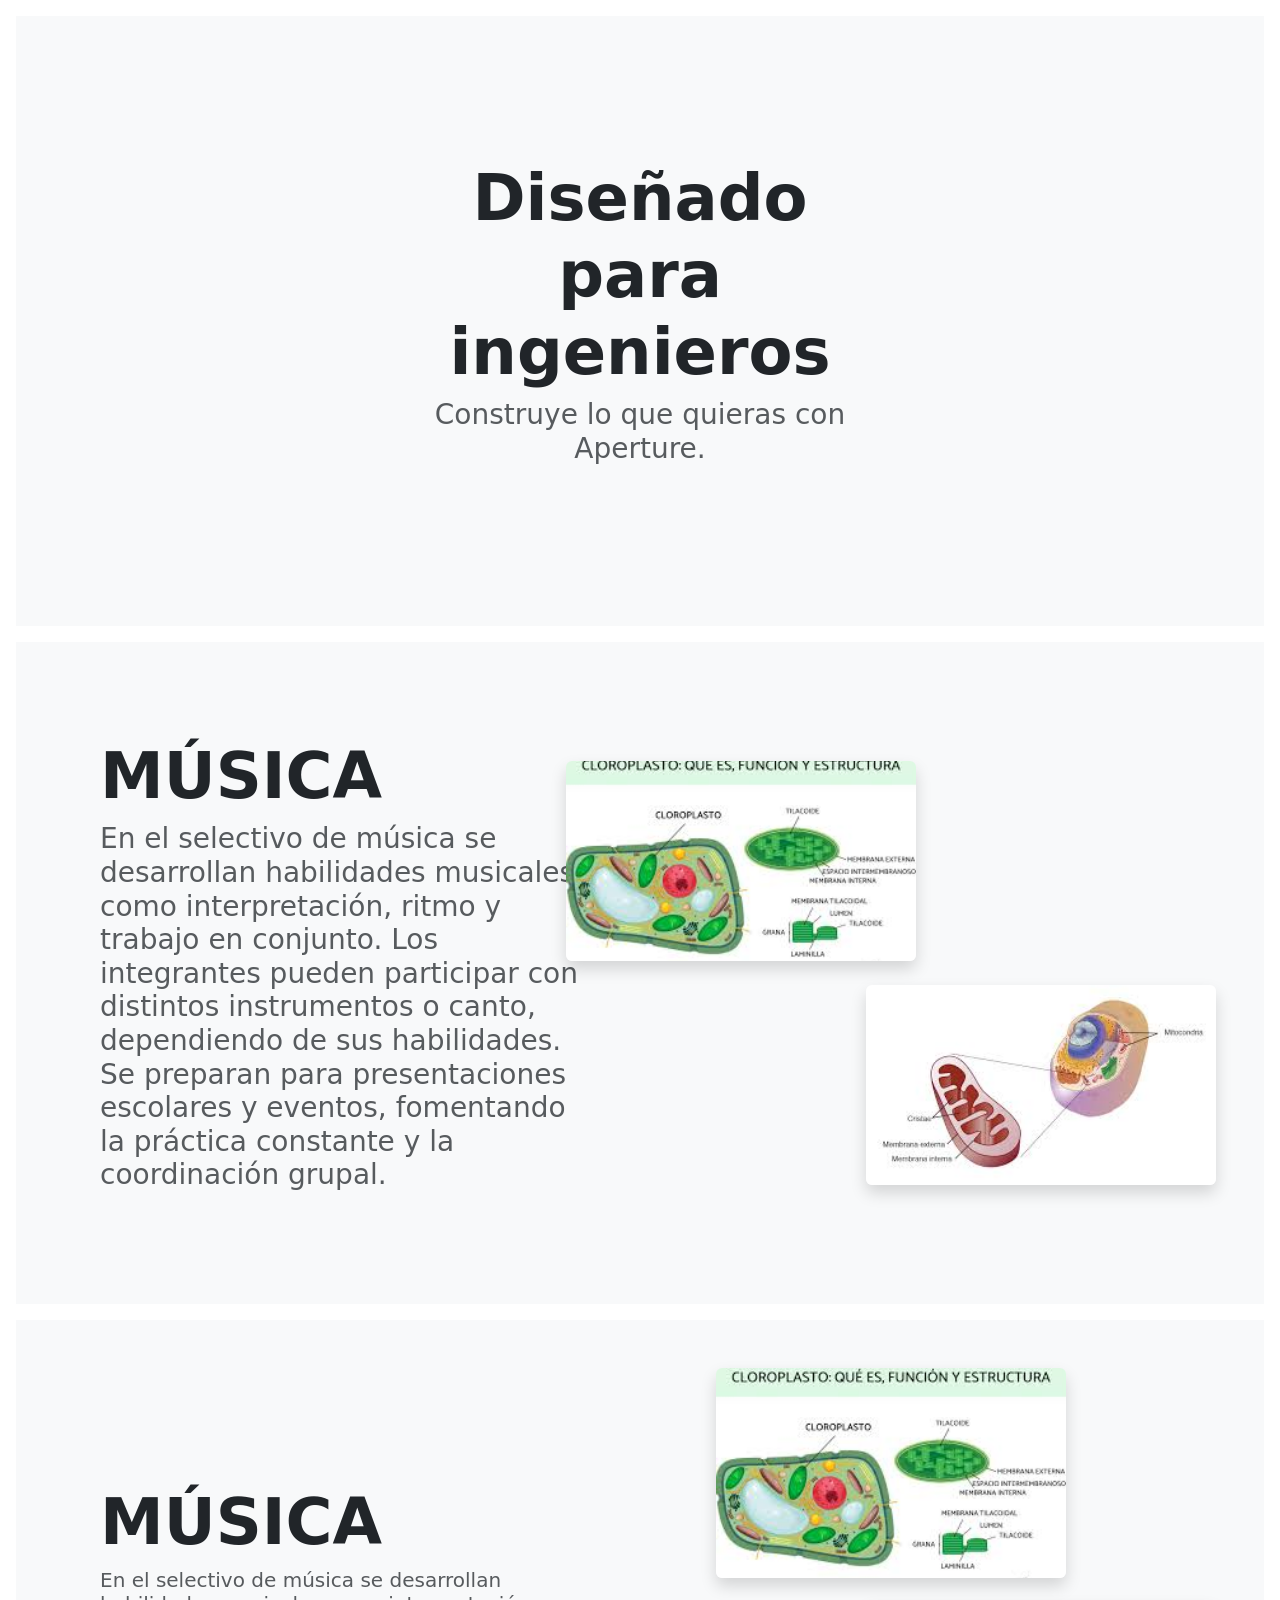
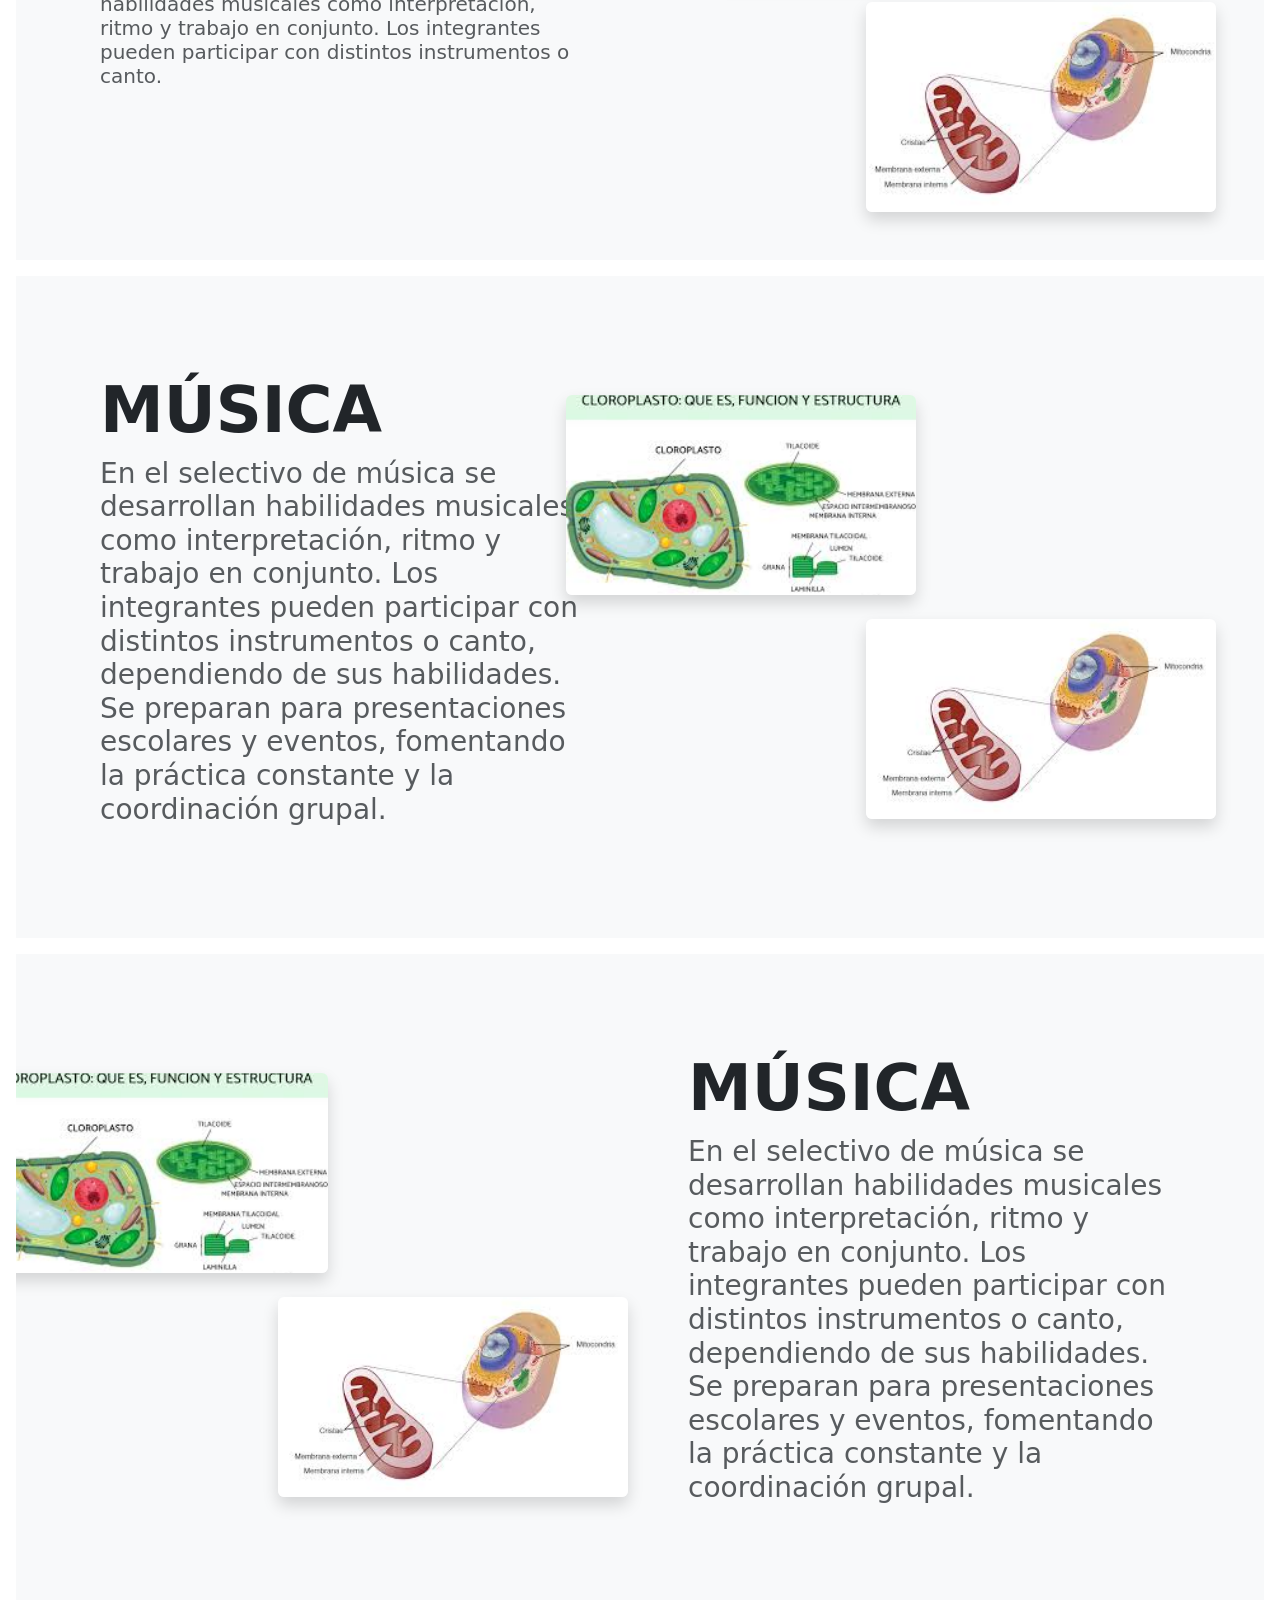
==== index.html @ d6e11f92 "Add files via upload" ====
<!Doctype html>
<html>
    <head>
        <meta charset="utf-8">
        <meta name="viewport" content="width=device-width, initial-scale=1">
        <title>Música.</title>
        
        <link rel="stylesheet" href="CSS/style.css">
        <link rel="stylesheet" href="CSS/bootstrap.css">
        <link rel="stylesheet" href="CSS/bootstrap.min.css">
        <script src="js/bootstrap.bundle.min.js"></script>
        <script src="js/popper.min.js"></script>
        <script src="js/bootstrap.min.js"></script>
    </head>
    <body>
        
        <div class="position-relative overflow-hidden p-3 p-md-5 m-md-3 text-center bg-body-tertiary"> <!--Bootstrap original--> 
            <div class="col-md-6 p-lg-5 mx-auto my-5"> 
                <h1 class="display-3 fw-bold">
                <font dir="auto" style="vertical-align: inherit;">
                    <font dir="auto" style="vertical-align: inherit;">Diseñado para ingenieros</font>
                </font>
                </h1> 
                <h3 class="fw-normal text-muted mb-3">
                    <font dir="auto" style="vertical-align: inherit;">
                        <font dir="auto" style="vertical-align: inherit;">Construye lo que quieras con Aperture.</font>
                    </font>
                </h3>  
            </div>
            <div class="product-device shadow-sm d-none d-md-block"></div> 
            <div class="product-device product-device-2 shadow-sm d-none d-md-block">
            </div> 
        </div>
		
		
        
        
        <div class="position-relative overflow-hidden p-3 p-md-5 m-md-3 text-start bg-body-tertiary">
			<div class="row align-items-center">
			<div class="col-md-6 p-lg-5">
            <h1 class="display-3 fw-bold">
                <div dir="auto" style="vertical-align: inherit;">MÚSICA</div>
            </h1>
            <h3 class="fw-normal text-muted mb-3">
                <div dir="auto" style="vertical-align: inherit;">En el selectivo de música se desarrollan habilidades musicales como interpretación, ritmo y trabajo en conjunto. Los integrantes pueden participar con distintos instrumentos o canto, dependiendo de sus habilidades. Se preparan para presentaciones escolares y eventos, fomentando la práctica constante y la coordinación grupal.</div>
            </h3>
        </div>
       <div class="col-md-6 d-flex flex-column align-items-end gap-4">
    
    <img src="imagenes/cloro.jfif" 
         alt="Descripción 1" 
         style="width: 350px; height: 200px; object-fit: cover; margin-right: 300px" 
         class="shadow rounded">

    <img src="imagenes/mito.jfif"
         alt="Descripción 2" 
         style="width: 350px; height: 200px; object-fit: cover; margin-right: 0px" 
         class="shadow rounded" >
</div>
    </div>
        </div>
       
        
		
		<div class="position-relative overflow-hidden p-3 p-md-5 m-md-3 text-start bg-body-tertiary">
    <div class="row align-items-center">
        
        <div class="col-12 col-md-6 p-lg-5 mb-4 mb-md-0">
            <h1 class="display-3 fw-bold">MÚSICA</h1>
            <h4 class="lead text-muted">
                En el selectivo de música se desarrollan habilidades musicales como interpretación, ritmo y trabajo en conjunto. Los integrantes pueden participar con distintos instrumentos o canto.
            </h4>
        </div>

        <div class="col-12 col-md-6 d-flex flex-column align-items-center align-items-md-end gap-4">
            
            <img src="imagenes/cloro.jfif" 
                 alt="Música 1" 
                 style="width: 100%; max-width: 350px; height: 210px; object-fit: cover; transform: translateX(-150px);" 
                 class="shadow rounded d-none d-md-block">
			<img src="imagenes/mito.jfif"
                 alt="Música 2" 
                 style="width: 100%; max-width: 350px; height: 210px; object-fit: cover;" 
                 class="shadow rounded">
        </div>

    </div>
</div>
		
        
        <div class="position-relative overflow-hidden p-3 p-md-5 m-md-3 text-start bg-body-tertiary">
			<div class="row align-items-center">
			<div class="col-md-6 p-lg-5">
            <h1 class="display-3 fw-bold">
                <div dir="auto" style="vertical-align: inherit;">MÚSICA</div>
            </h1>
            <h3 class="fw-normal text-muted mb-3">
                <div dir="auto" style="vertical-align: inherit;">En el selectivo de música se desarrollan habilidades musicales como interpretación, ritmo y trabajo en conjunto. Los integrantes pueden participar con distintos instrumentos o canto, dependiendo de sus habilidades. Se preparan para presentaciones escolares y eventos, fomentando la práctica constante y la coordinación grupal.</div>
            </h3>
        </div>
       <div class="col-md-6 d-flex flex-column align-items-end gap-4">
    
    <img src="imagenes/cloro.jfif" 
         alt="Descripción 1" 
         style="width: 350px; height: 200px; object-fit: cover; margin-right: 300px" 
         class="shadow rounded">

    <img src="imagenes/mito.jfif"
         alt="Descripción 2" 
         style="width: 350px; height: 200px; object-fit: cover; margin-right: 0px" 
         class="shadow rounded" >
</div>
    </div>
        </div>
	
		
		 <div class="position-relative overflow-hidden p-3 p-md-5 m-md-3 text-start bg-body-tertiary">
			<div class="row align-items-center flex-row-reverse">
			<div class="col-md-6 p-lg-5">
            <h1 class="display-3 fw-bold">
                <div dir="auto" style="vertical-align: inherit;">MÚSICA</div>
            </h1>
            <h3 class="fw-normal text-muted mb-3">
                <div dir="auto" style="vertical-align: inherit;">En el selectivo de música se desarrollan habilidades musicales como interpretación, ritmo y trabajo en conjunto. Los integrantes pueden participar con distintos instrumentos o canto, dependiendo de sus habilidades. Se preparan para presentaciones escolares y eventos, fomentando la práctica constante y la coordinación grupal.</div>
            </h3>
        </div>
       <div class="col-md-6 d-flex flex-column align-items-end gap-4">
    
    <img src="imagenes/cloro.jfif" 
         alt="Descripción 1" 
         style="width: 350px; height: 200px; object-fit: cover; margin-right: 300px" 
         class="shadow rounded">

    <img src="imagenes/mito.jfif"
         alt="Descripción 2" 
         style="width: 350px; height: 200px; object-fit: cover; margin-right: 0px" 
         class="shadow rounded" >
</div>
    </div>
        </div>
		
    </body>
</html>
---- CSS/style.css ----
.morado{
	color:blueviolet;
	font-size: 2em;
	font-family: monospace;
}
.cine{
	color:burlywood;
	font-size: 1;
	font-family:cursive;
}
.libro{
	color:darkseagreen;
	font-size: 1;
	font-family: inherit;
}
.auto{
	color:darksalmon;
	font-size: 1;
	font-family: inherit;
}
.hobbies{
	color:crimson;
	font-size: 2;
	font-family:cursive;
}
.escuela{
	color:cadetblue;
	font-size: 1;
	font-family: sans-serif;
}
.deb1{
    color: blueviolet;
    text-align: center;
    border-style: double;
    border-width: 3px;
    border-color: brown;
}
.deb2{
    color:darkblue;
    text-align: right;
     border-style: outset;
    border-width: 3px;
    border-color:coral;
}
.deb3{
    color:darkcyan;
    text-align: left;
     border-style: inset;
    border-width: 3px;
    border-color:darksalmon;
}
.for1{
    color:darkorange;
    text-align: left;
    border-style: solid;
    border-width: 3px;
    border-color:deepskyblue;
}
.for2{
    color:blue;
    text-align: right;
     border-style: dotted;
    border-width: 3px;
    border-color: cadetblue;
}
.for3{
    color:fuchsia
    text-align: center;
    border-style: dashed;
    border-width: 3px;
    border-color:darkcyan;
}
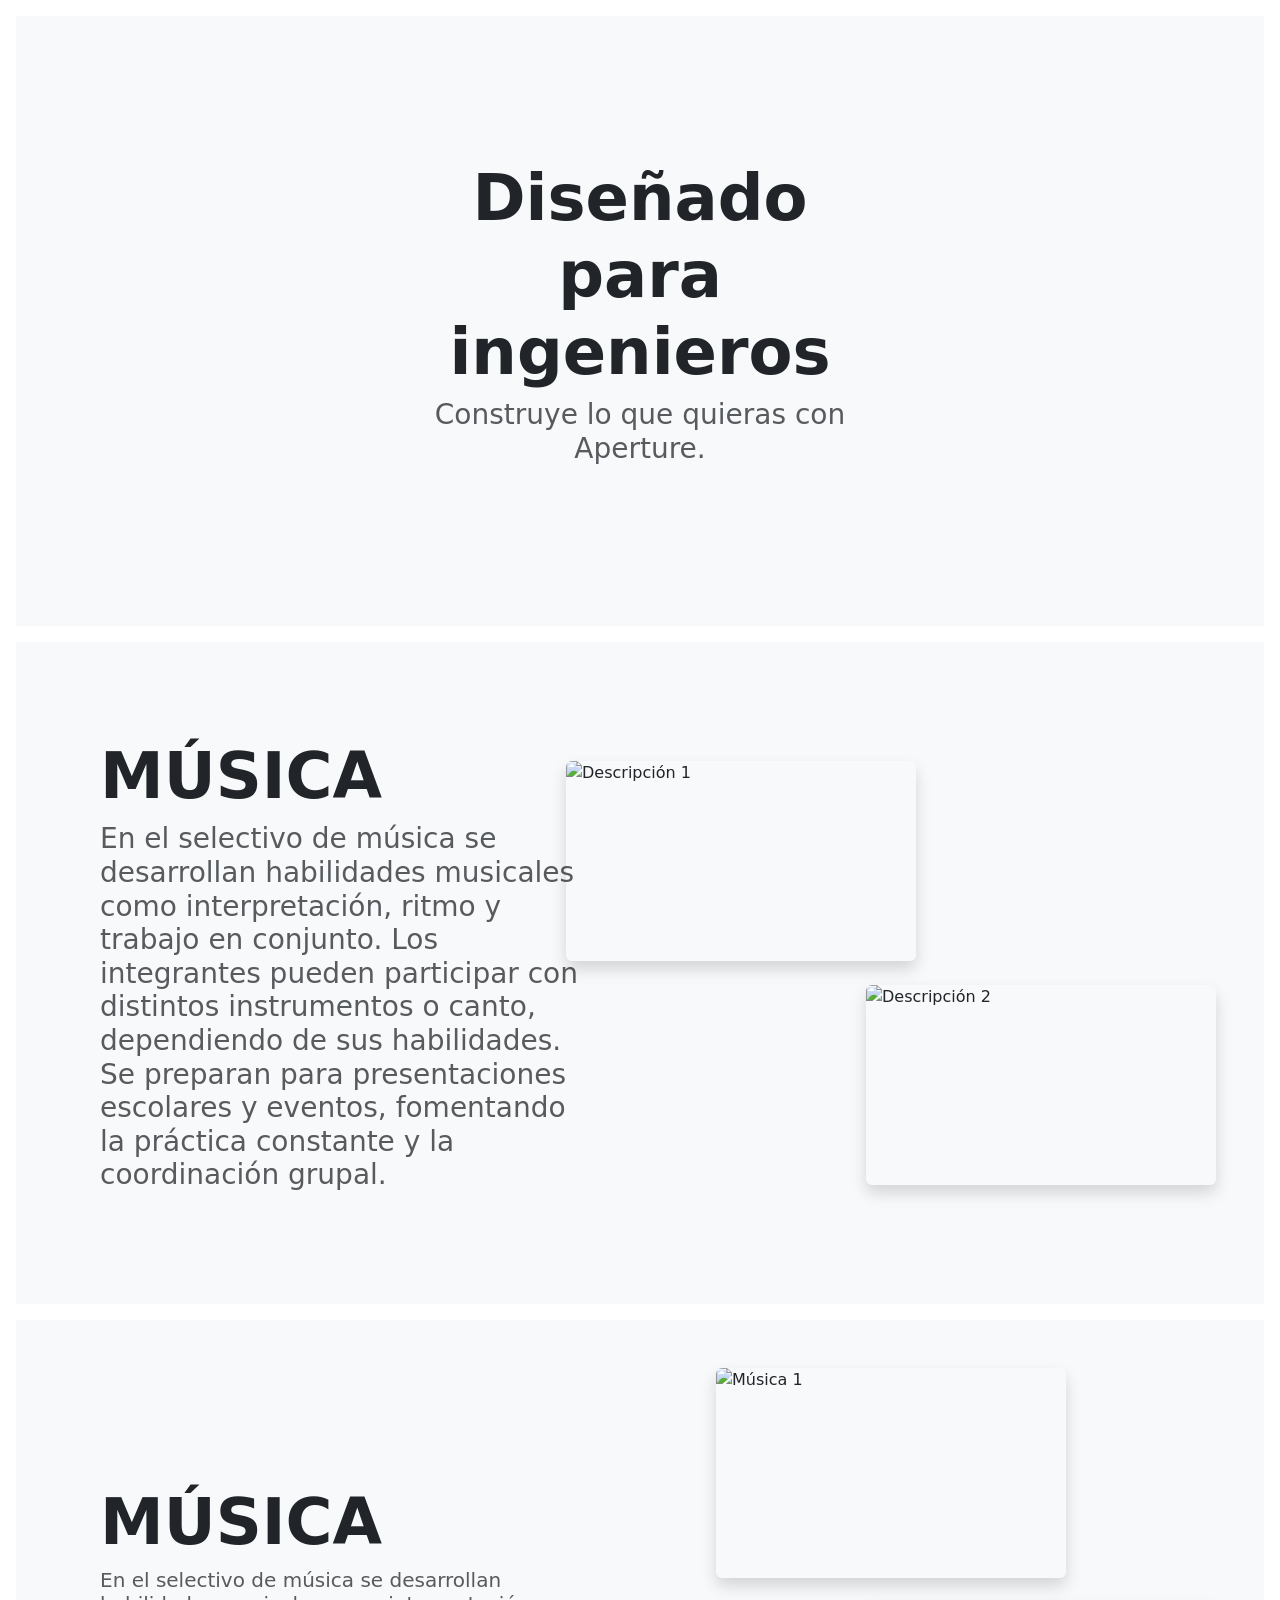
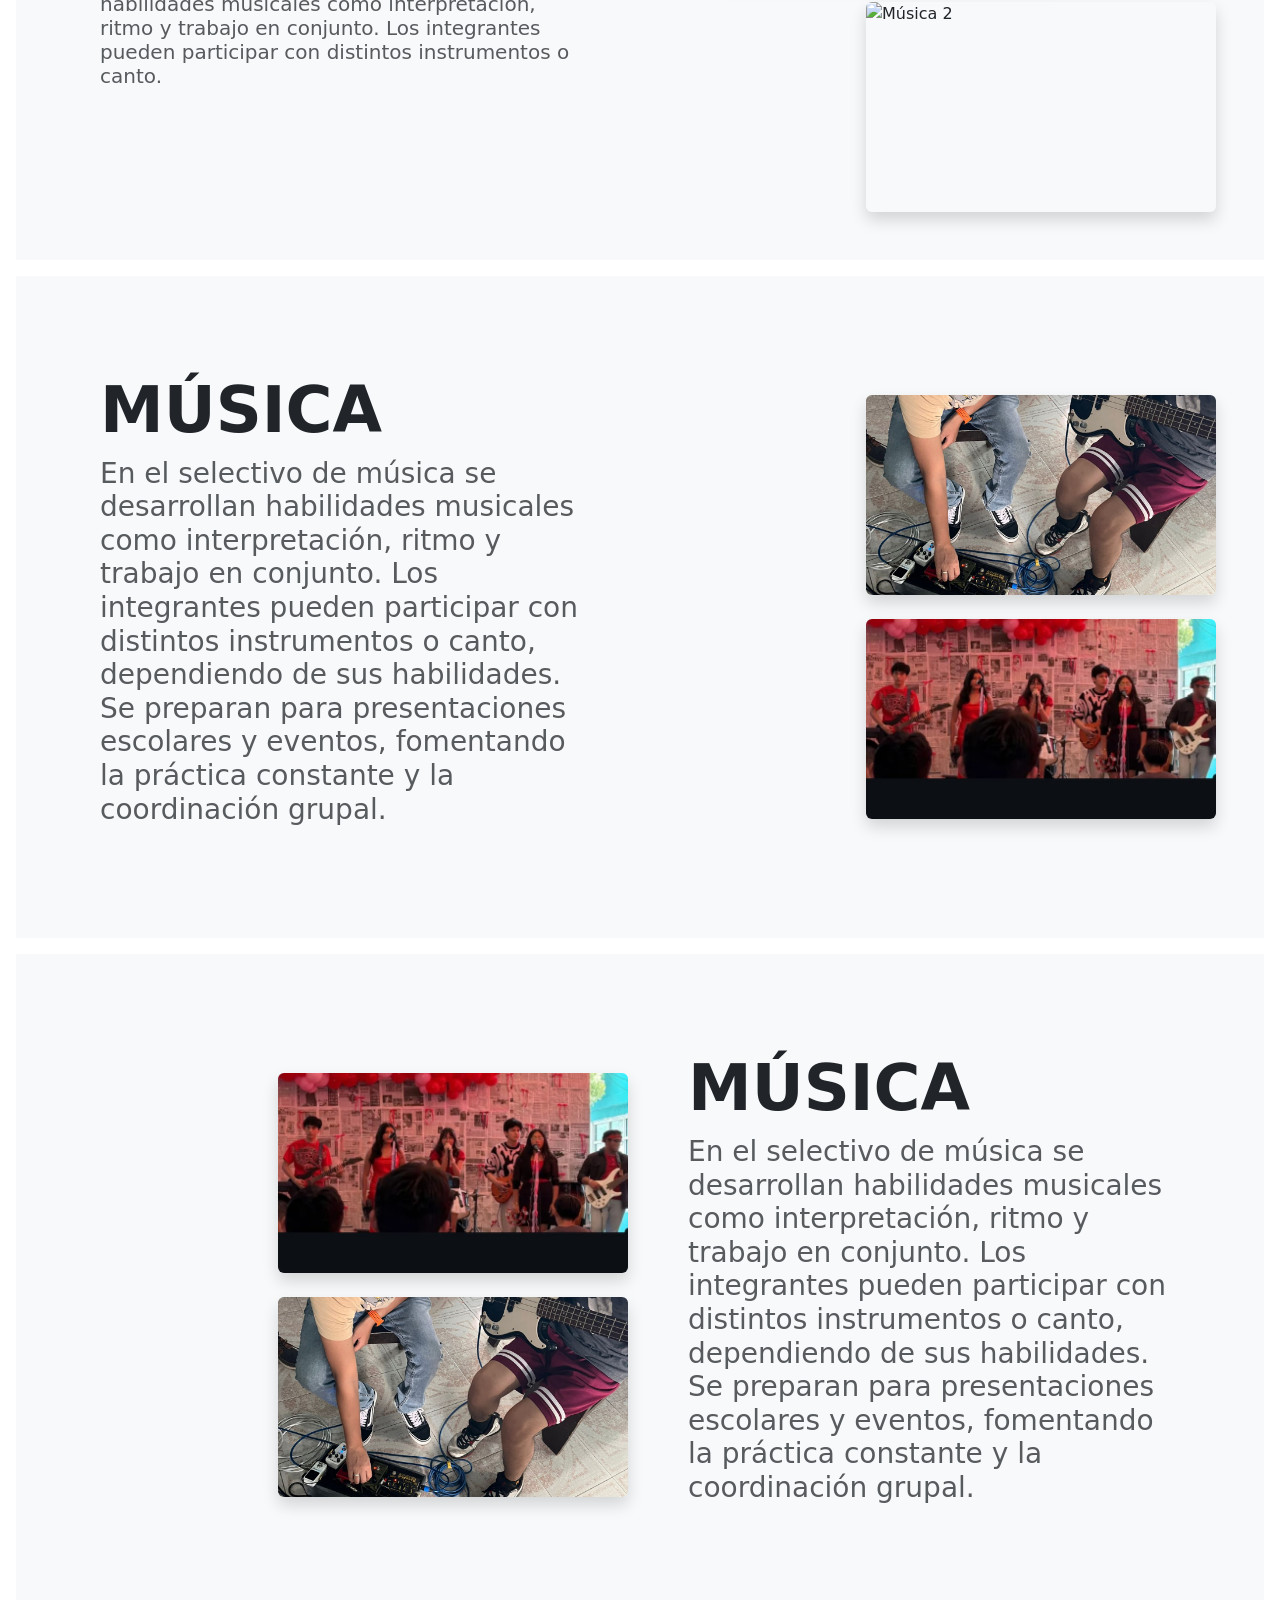
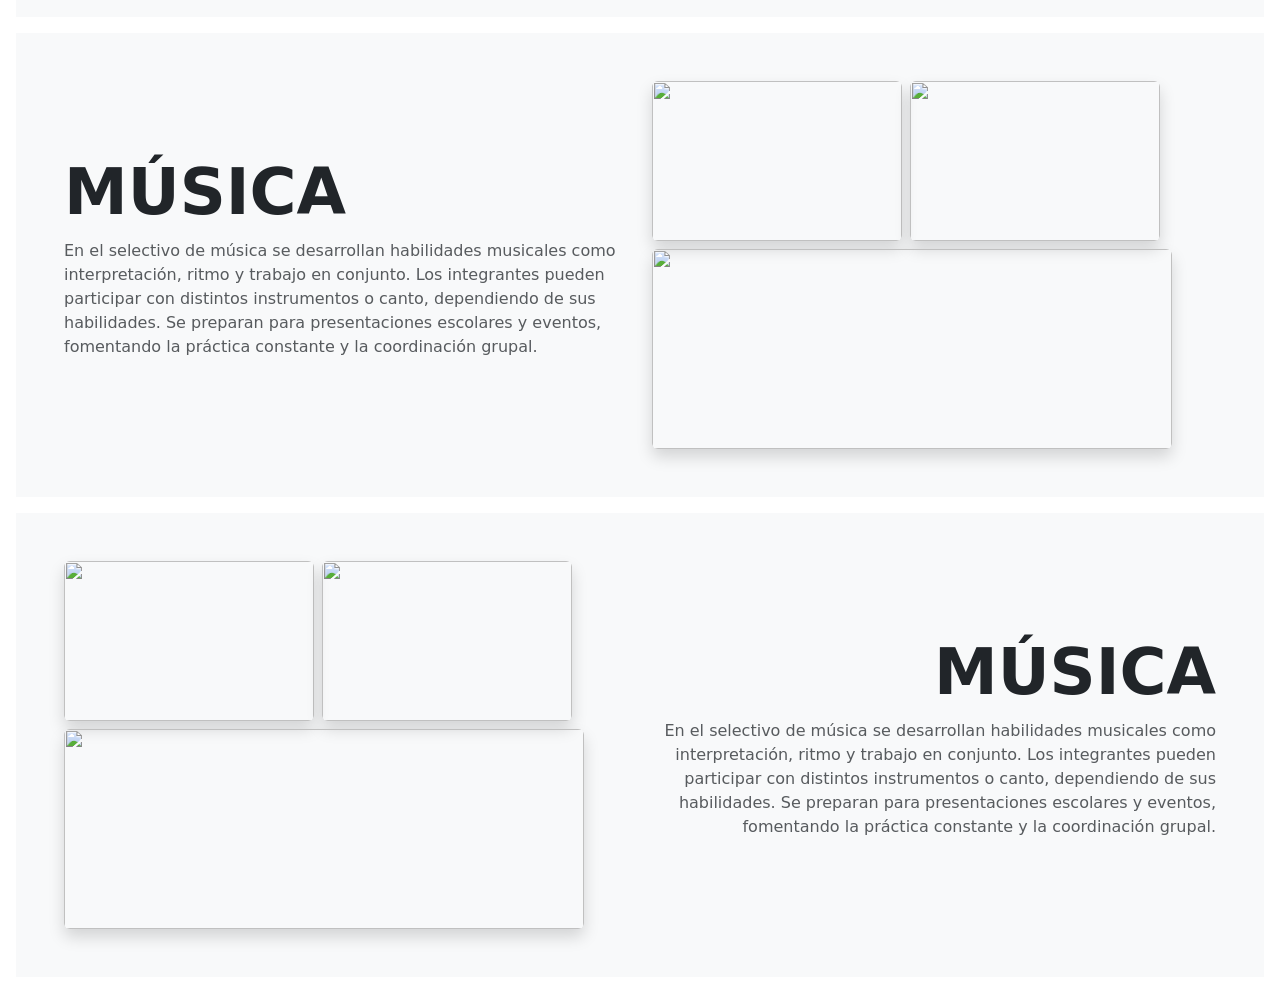
==== commit 46f9607f: "Add files via upload" ====
--- a/index.html
+++ b/index.html
@@ -100,12 +100,12 @@
         </div>
        <div class="col-md-6 d-flex flex-column align-items-end gap-4">
     
-    <img src="imagenes/cloro.jfif" 
+    <img src="imagenes/musi.jpg" 
          alt="Descripción 1" 
-         style="width: 350px; height: 200px; object-fit: cover; margin-right: 300px" 
+         style="width: 350px; height: 200px; object-fit: cover; margin-right: 0px" 
          class="shadow rounded">
 
-    <img src="imagenes/mito.jfif"
+    <img src="imagenes/mus.jpg"
          alt="Descripción 2" 
          style="width: 350px; height: 200px; object-fit: cover; margin-right: 0px" 
          class="shadow rounded" >
@@ -126,12 +126,12 @@
         </div>
        <div class="col-md-6 d-flex flex-column align-items-end gap-4">
     
-    <img src="imagenes/cloro.jfif" 
+    <img src="imagenes/mus.jpg" 
          alt="Descripción 1" 
-         style="width: 350px; height: 200px; object-fit: cover; margin-right: 300px" 
+         style="width: 350px; height: 200px; object-fit: cover; margin-right: 0px" 
          class="shadow rounded">
 
-    <img src="imagenes/mito.jfif"
+    <img src="imagenes/musi.jpg"
          alt="Descripción 2" 
          style="width: 350px; height: 200px; object-fit: cover; margin-right: 0px" 
          class="shadow rounded" >
@@ -139,5 +139,56 @@
     </div>
         </div>
 		
+		
+		
+		
+		
+		<div class="position-relative overflow-hidden p-3 p-md-5 m-md-3 bg-body-tertiary">
+
+     <div class="row align-items-center">
+
+      
+        <div class="col-md-6 text-start">
+            <h1 class="display-3 fw-bold">MÚSICA</h1>
+            <p class="fw-normal text-muted">
+              En el selectivo de música se desarrollan habilidades musicales como interpretación, ritmo y trabajo en conjunto. Los integrantes pueden participar con distintos instrumentos o canto, dependiendo de sus habilidades. Se preparan para presentaciones escolares y eventos, fomentando la práctica constante y la coordinación grupal.
+            </p>
+        </div>
+		 
+		   <div class="col-md-6 d-flex flex-wrap gap-2">
+            <img src="img/danza 1.jpg" class="shadow rounded" style="width: 250px; height: 160px; object-fit: cover;">
+            <img src="img/danza 2.jpg" class="shadow rounded" style="width: 250px; height: 160px; object-fit: cover;">
+            <img src="img/danza 3.jpg" class="shadow rounded" style="width: 520px; height: 200px; object-fit: cover;">
+        </div>
+
+
+			</div>
+		</div>
+		
+		
+		
+		
+		<div class="position-relative overflow-hidden p-3 p-md-5 m-md-3 bg-body-tertiary">
+
+     <div class="row align-items-center">
+
+        <div class="col-md-6 d-flex flex-wrap gap-2">
+            <img src="img/danza 1.jpg" class="shadow rounded" style="width: 250px; height: 160px; object-fit: cover;">
+            <img src="img/danza 2.jpg" class="shadow rounded" style="width: 250px; height: 160px; object-fit: cover;">
+            <img src="img/danza 3.jpg" class="shadow rounded" style="width: 520px; height: 200px; object-fit: cover;">
+        </div>
+
+        <div class="col-md-6 text-end">
+            <h1 class="display-3 fw-bold">MÚSICA</h1>
+            <p class="fw-normal text-muted">
+              En el selectivo de música se desarrollan habilidades musicales como interpretación, ritmo y trabajo en conjunto. Los integrantes pueden participar con distintos instrumentos o canto, dependiendo de sus habilidades. Se preparan para presentaciones escolares y eventos, fomentando la práctica constante y la coordinación grupal.
+            </p>
+        </div>
+
+			</div>
+		</div>
+		
+		
+		
     </body>
 </html>
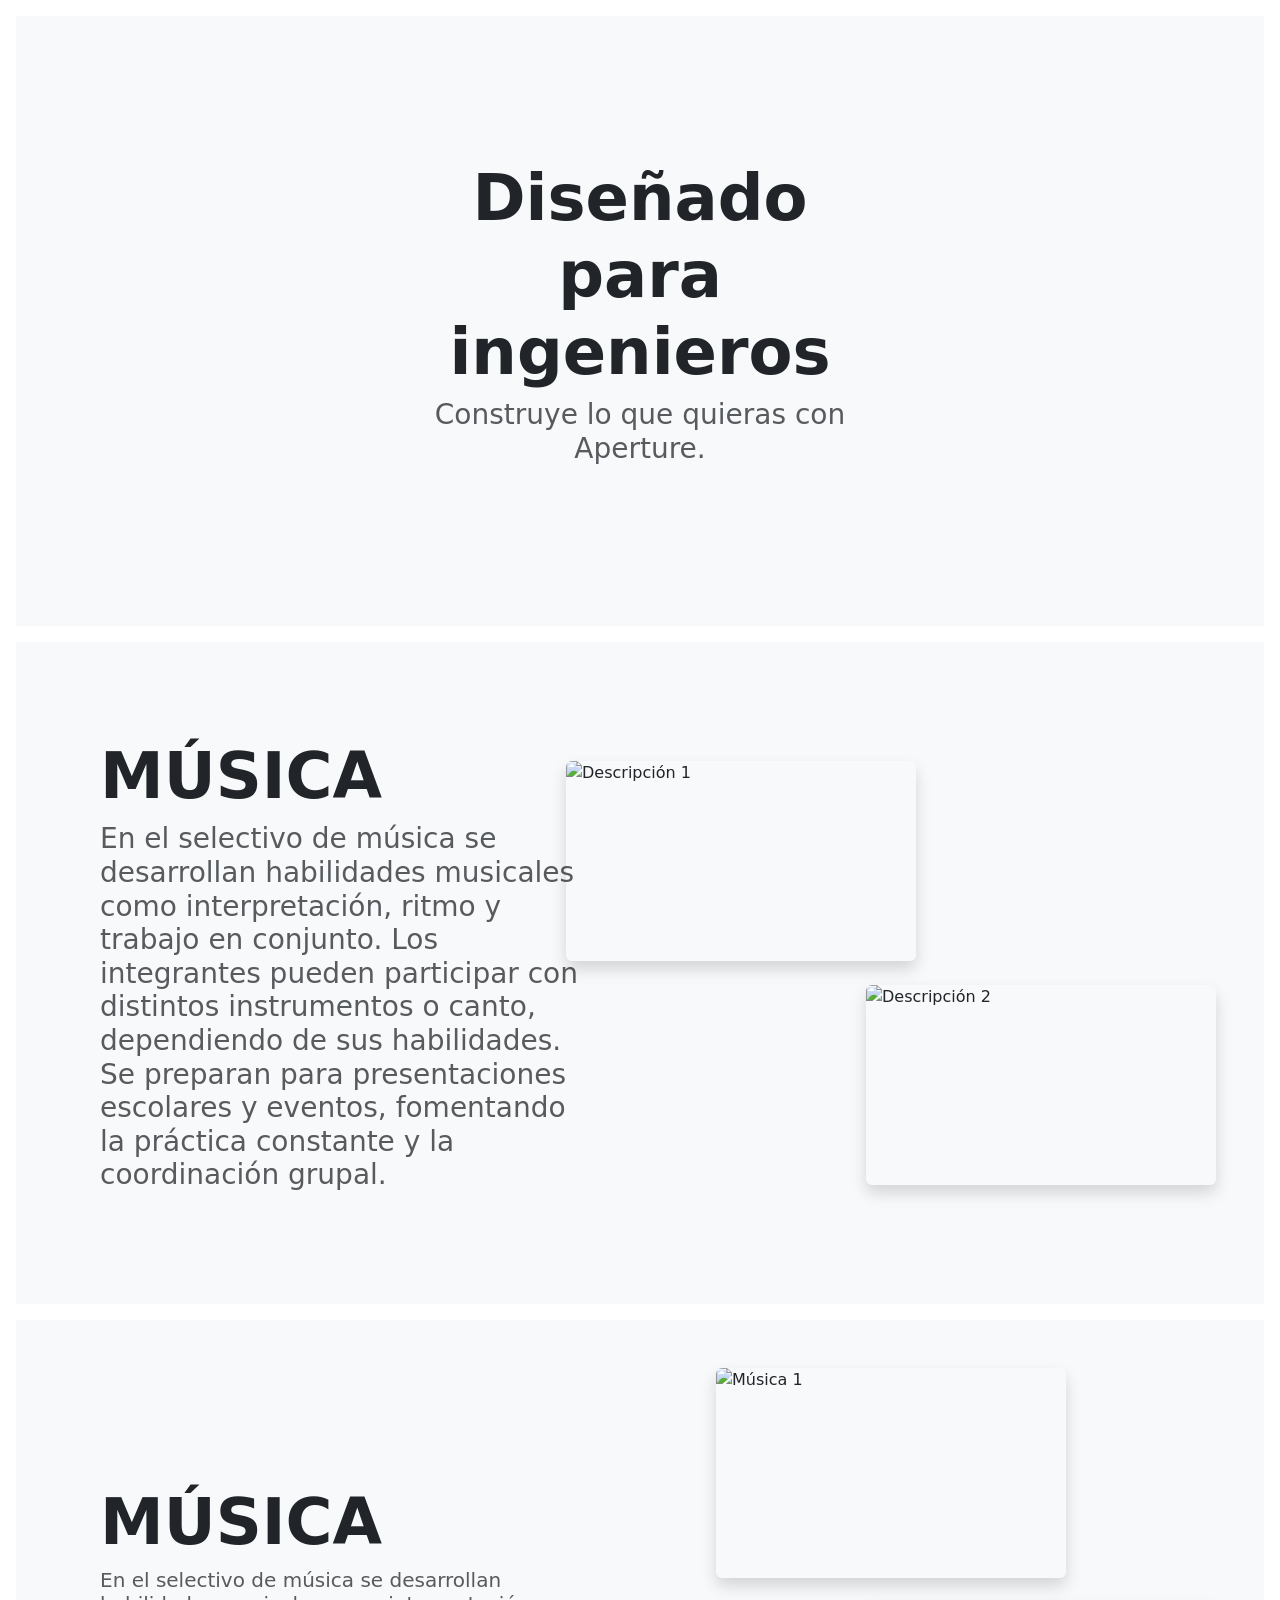
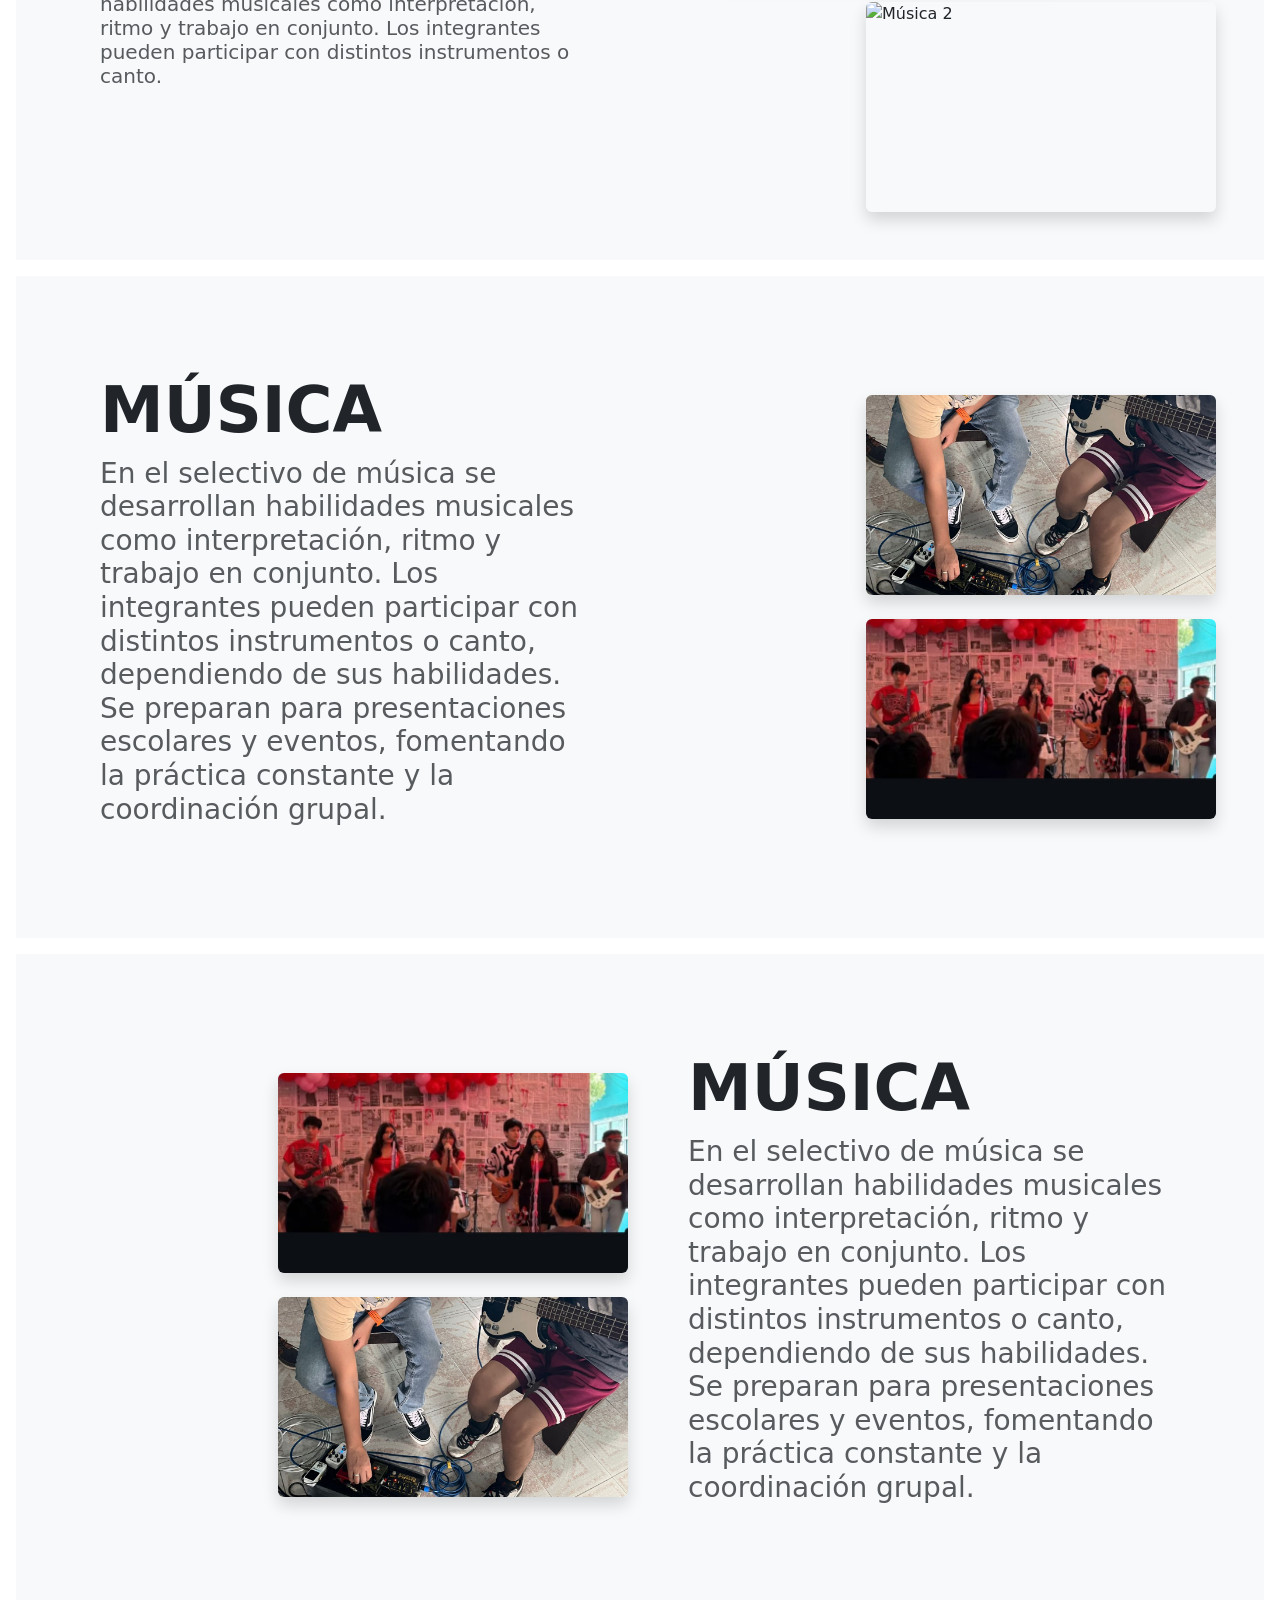
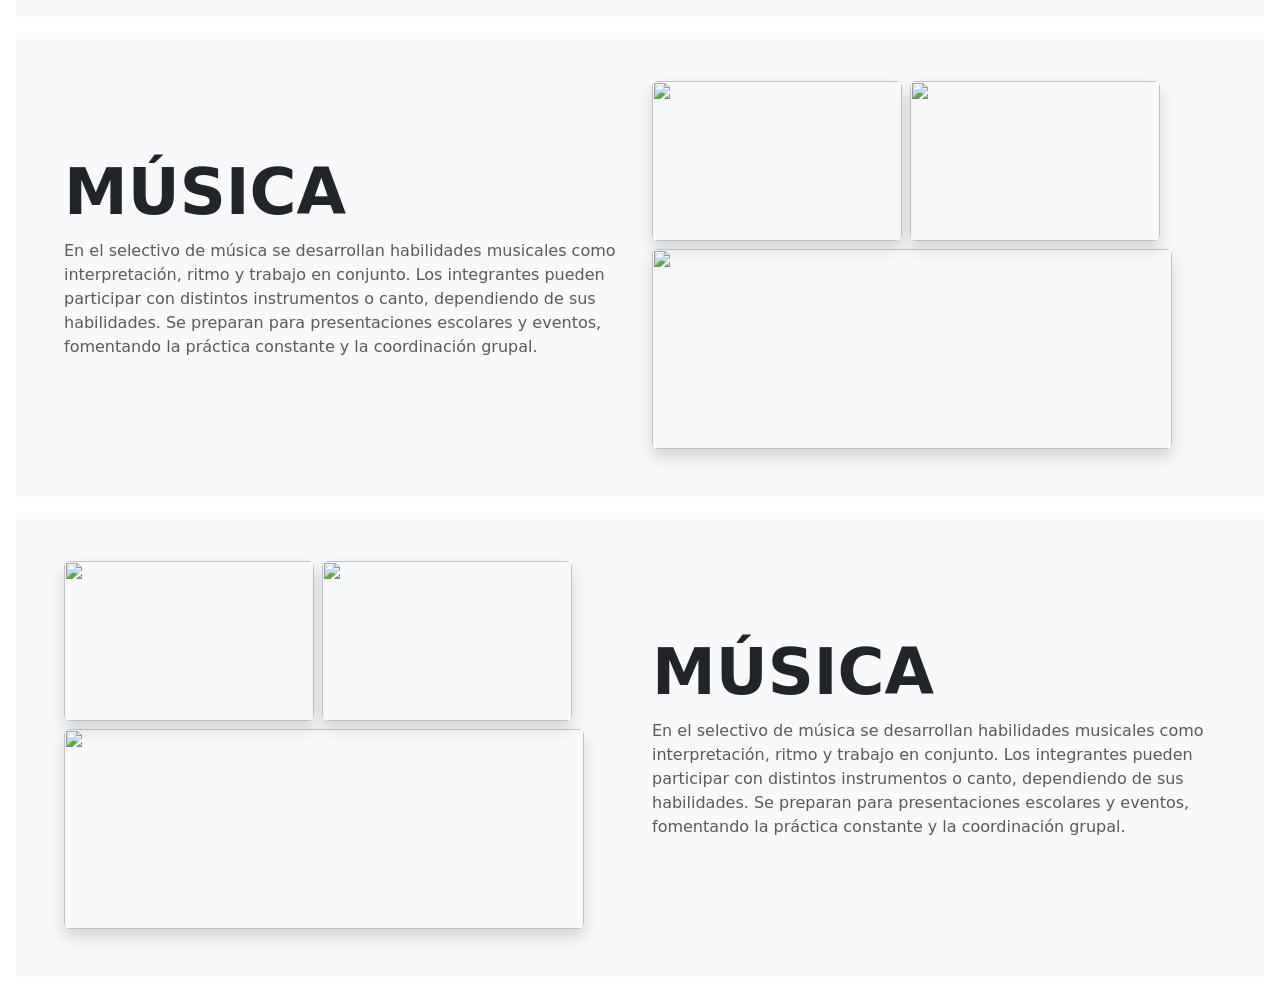
==== commit 0483c4d7: "Add files via upload" ====
--- a/index.html
+++ b/index.html
@@ -178,7 +178,7 @@
             <img src="img/danza 3.jpg" class="shadow rounded" style="width: 520px; height: 200px; object-fit: cover;">
         </div>
 
-        <div class="col-md-6 text-end">
+        <div class="col-md-6 text-start">
             <h1 class="display-3 fw-bold">MÚSICA</h1>
             <p class="fw-normal text-muted">
               En el selectivo de música se desarrollan habilidades musicales como interpretación, ritmo y trabajo en conjunto. Los integrantes pueden participar con distintos instrumentos o canto, dependiendo de sus habilidades. Se preparan para presentaciones escolares y eventos, fomentando la práctica constante y la coordinación grupal.
